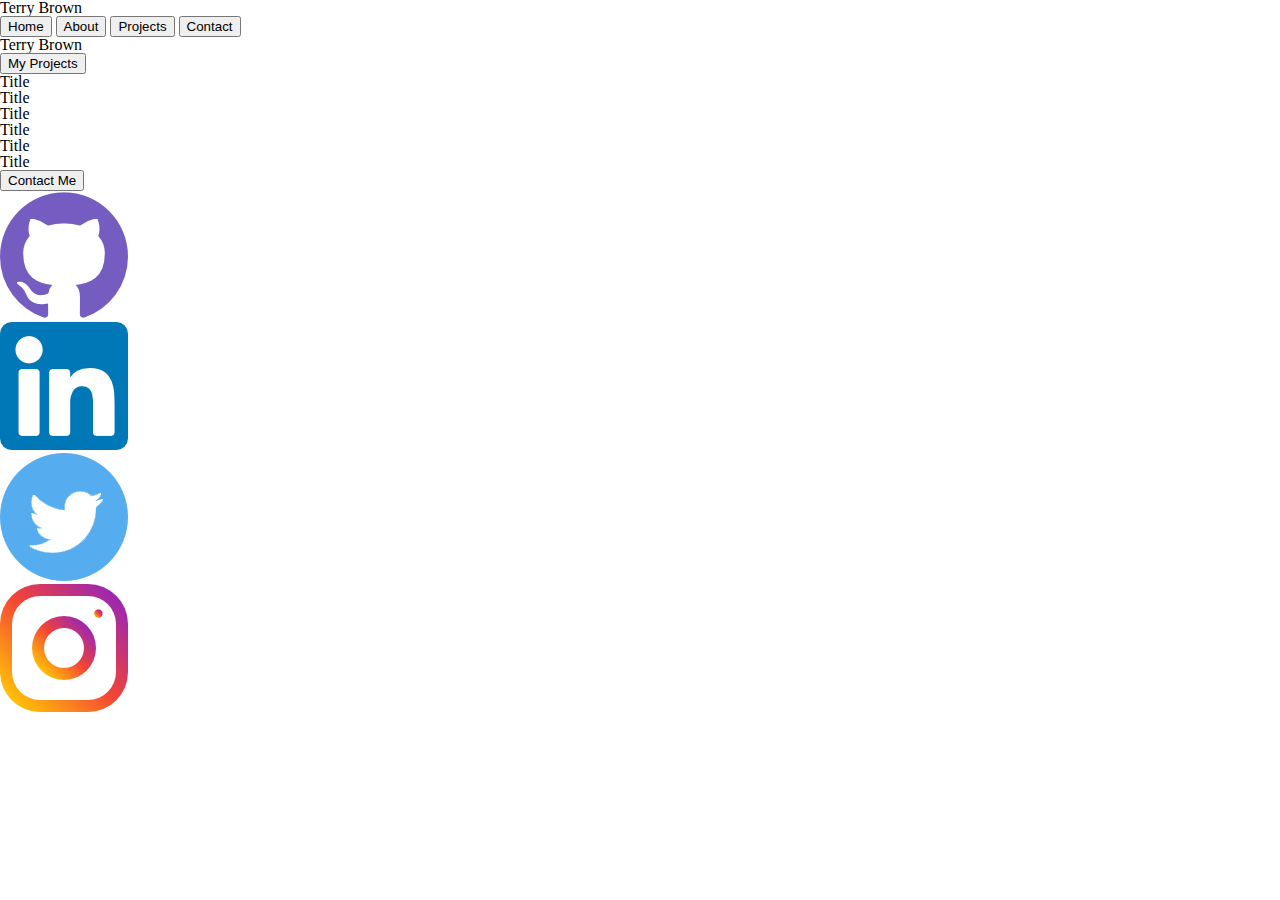
==== index.html @ ebe0d83d "Added my html framework, also added some social icons" ====
<!DOCTYPE html>
<html lang="en">
<head>
    <meta charset="UTF-8">
    <meta name="viewport" content="width=device-width, initial-scale=1.0">
    <link rel="stylesheet" href="style/index.css">
    <title>Terry Brown</title>
</head>
<body>
    <header>
        <h1>Terry Brown</h1>
        <nav>
            <button onclick="location.href='index.html'">Home</button>
            <button onclick="location.href='about.html'">About</button>
            <button onclick="location.href='projects.html'">Projects</button>
            <button onclick="location.href='contact.html'">Contact</button>
        </nav>
    </header>

    <section class="splash">
        <h2>Terry Brown</h2>
        <button onclick="location.href='projects.html'">My Projects</button>
    </section>

    <div class="featured">
        <section class="project">
            <div class="project-img"></div>
            <h2>Title</h2>
        </section>

        <section class="project">
            <div class="project-img"></div>
            <h2>Title</h2>
        </section>

        <section class="project">
            <div class="project-img"></div>
            <h2>Title</h2>
        </section>

        <section class="project">
            <div class="project-img"></div>
            <h2>Title</h2>
        </section>

        <section class="project">
            <div class="project-img"></div>
            <h2>Title</h2>
        </section>

        <section class="project">
            <div class="project-img"></div>
            <h2>Title</h2>
        </section>
    </div>

    <footer>
        <button onclick="location.href='contact.html'">Contact Me</button>

        <div class="socials">
            <ul>
                <li><a href="#"><img src="./images/socials/github.png" alt="Github"/></a></li>
                <li><a href="#"><img src="./images/socials/linkedin.png" alt="LinkedIn"/></a></li>
                <li><a href="#"><img src="./images/socials/twitter.png" alt="Twitter"/></a></li>
                <li><a href="#"><img src="./images/socials/instagram.png" alt="Instagram"/></a></li>
            </ul>
        </div>
    </footer>
    
</body>
</html>
---- style/index.css ----
html, body, div, span, applet, object, iframe,
h1, h2, h3, h4, h5, h6, p, blockquote, pre,
a, abbr, acronym, address, big, cite, code,
del, dfn, em, img, ins, kbd, q, s, samp,
small, strike, strong, sub, sup, tt, var,
b, u, i, center,
dl, dt, dd, ol, ul, li,
fieldset, form, label, legend,
table, caption, tbody, tfoot, thead, tr, th, td,
article, aside, canvas, details, embed,
figure, figcaption, footer, header, hgroup, 
menu, nav, output, ruby, section, summary,
time, mark, audio, video {
    margin: 0;
    padding: 0;
    border: 0;
    font-size: 100%;
    font: inherit;
    vertical-align: baseline;
}
/* HTML5 display-role reset for older browsers */
article, aside, details, figcaption, figure, 
footer, header, hgroup, menu, nav, section {
    display: block;
}
body {
    line-height: 1;
}
ol, ul {
    list-style: none;
}
blockquote, q {
    quotes: none;
}
blockquote:before, blockquote:after,
q:before, q:after {
    content: '';
    content: none;
}
table {
    border-collapse: collapse;
    border-spacing: 0;
}
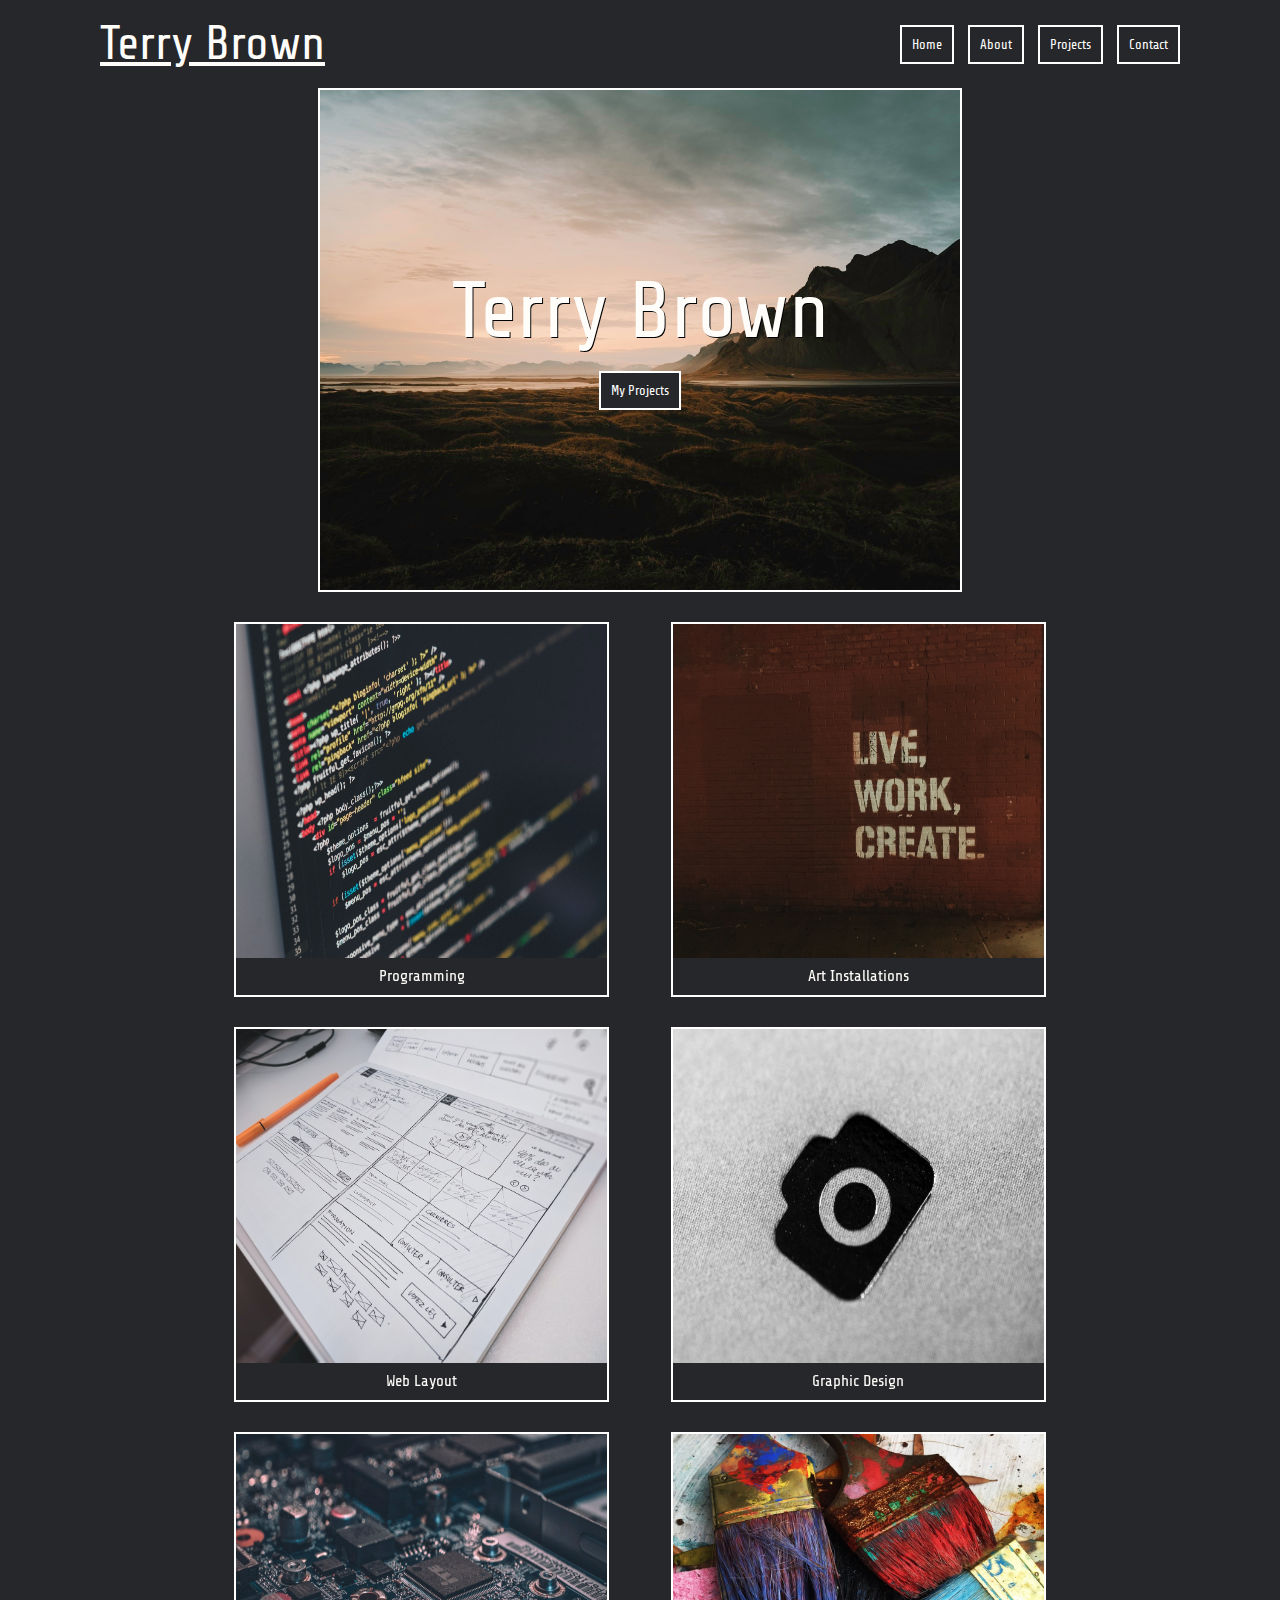
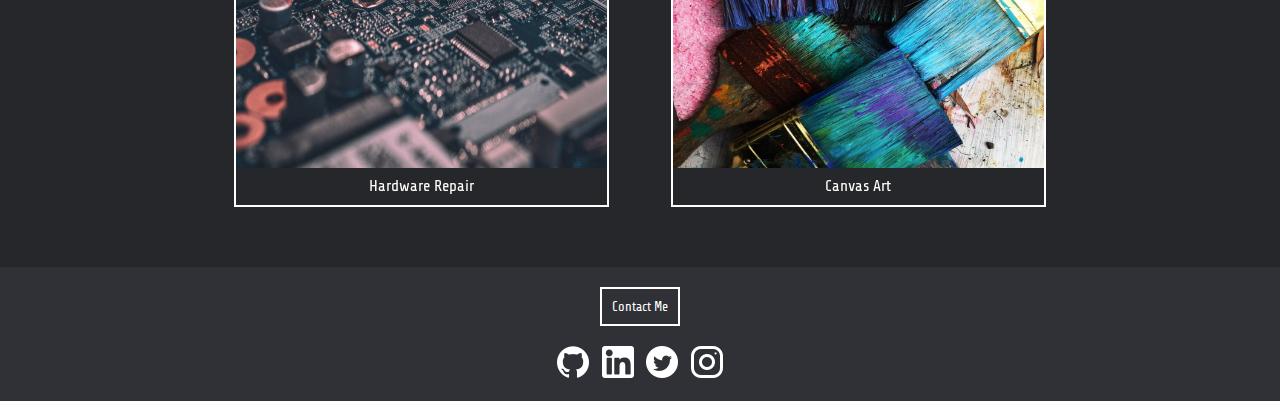
==== commit 8a39a1b1: "Finalized the CSS for index. added custom images" ====
--- a/index.html
+++ b/index.html
@@ -10,53 +10,54 @@
     <header>
         <h1>Terry Brown</h1>
         <nav>
-            <button onclick="location.href='index.html'">Home</button>
-            <button onclick="location.href='about.html'">About</button>
-            <button onclick="location.href='projects.html'">Projects</button>
-            <button onclick="location.href='contact.html'">Contact</button>
+            <button onclick="javascript:window.open('index.html', '_blank');">Home</button>
+            <button onclick="javascript:window.open('about.html', '_blank');">About</button>
+            <button onclick="javascript:window.open('projects.html', '_blank');">Projects</button>
+            <button onclick="javascript:window.open('contact.html', '_blank');">Contact</button>
         </nav>
     </header>
 
     <section class="splash">
         <h2>Terry Brown</h2>
-        <button onclick="location.href='projects.html'">My Projects</button>
+        <button onclick="javascript:window.open('projects.html', '_blank');">My Projects</button>
     </section>
 
     <div class="featured">
         <section class="project">
-            <div class="project-img"></div>
-            <h2>Title</h2>
+            <img src="images/projects/1.jfif">
+            <h2>Programming</h2>
         </section>
 
         <section class="project">
-            <div class="project-img"></div>
-            <h2>Title</h2>
+            <img src="images/projects/2.jfif">
+            <h2>Art Installations</h2>
         </section>
 
         <section class="project">
-            <div class="project-img"></div>
-            <h2>Title</h2>
+            <img src="images/projects/3.jfif">
+            <h2>Web Layout</h2>
         </section>
 
         <section class="project">
-            <div class="project-img"></div>
-            <h2>Title</h2>
+            <img src="images/projects/4.jfif">
+            <h2>Graphic Design</h2>
         </section>
 
         <section class="project">
-            <div class="project-img"></div>
-            <h2>Title</h2>
+            <img src="images/projects/5.jfif">
+            <h2>Hardware Repair</h2>
         </section>
 
         <section class="project">
-            <div class="project-img"></div>
-            <h2>Title</h2>
+            <img src="images/projects/6.jfif">
+            <h2>Canvas Art</h2>
         </section>
     </div>
 
     <footer>
-        <button onclick="location.href='contact.html'">Contact Me</button>
-
+        <div class="links">
+            <button onclick="javascript:window.open('contact.html', '_blank');">Contact Me</button>
+        </div>
         <div class="socials">
             <ul>
                 <li><a href="#"><img src="./images/socials/github.png" alt="Github"/></a></li>
--- a/style/index.css
+++ b/style/index.css
@@ -1,3 +1,11 @@
+/*
+Import Fonts
+*/
+@import url('https://fonts.googleapis.com/css2?family=Share+Tech&display=swap');
+
+/*
+CSS RESET
+*/
 html, body, div, span, applet, object, iframe,
 h1, h2, h3, h4, h5, h6, p, blockquote, pre,
 a, abbr, acronym, address, big, cite, code,
@@ -40,4 +48,186 @@
 table {
     border-collapse: collapse;
     border-spacing: 0;
-}+}
+/*
+Custom CSS
+*/
+*{
+    font-family: 'Share Tech', sans-serif;
+}
+body{
+    font-family: 'Share Tech', sans-serif;
+    color:#fffdf9;
+    background-color: #26272a;
+    box-sizing: border-box;
+}
+/*
+Header
+*/
+header{
+    display: flex;
+    justify-content: center;
+    align-items: center;
+    margin: 20px 100px 20px 100px
+}
+header nav{
+    margin-left:auto;
+}
+header h1{
+    font-size: 3rem;
+    text-decoration: underline;
+}
+button{    
+    background-color: #26272a;
+    border: 2px solid white;
+    padding: 10px;
+    color:white;
+}
+nav button{
+    margin-left:10px;
+}
+button:hover{
+    background-color: #615cc0;
+}
+/*
+Splash image
+*/
+section.splash{
+    display:flex;
+    flex-direction: column;
+    align-items: center;
+    justify-content: center;
+    text-align:center;
+    width: 50%;
+    height: 500px;
+    background:url(/images/projects/splash.jfif) 0 20%/cover no-repeat;
+    margin: auto;
+    border: 2px solid white;
+}
+section.splash h2{
+    font-size:5rem;
+    text-shadow: 1px 1px black;
+}
+section.splash button{
+    margin-top: 20px;
+}
+/*
+Main Content
+*/
+.featured{
+    margin:auto;
+    margin-top:30px;
+    margin-bottom:30px;
+    width:73%;
+    display:flex;
+    flex-wrap: wrap;
+    justify-content: space-evenly;
+    align-items: center;
+}
+/*
+Project Display
+*/
+.project{
+    display: flex;
+    justify-content:flex-start;
+    align-items:center;
+    flex-direction: column;
+    box-sizing: border-box;
+    width:375px;
+    height:375px;
+    border: 2px solid white;
+    margin-bottom:30px;
+    -webkit-filter: brightness(100%);
+    transition: .3s;
+    
+}
+.project img{
+    width:100%;
+    height:90%;
+
+}
+.project:hover{
+   background-color:#615cc0;
+}
+.project h2{
+    margin-top: 10px;
+}
+/*
+Footer
+*/
+footer{
+    background-color: #2f3136;
+    display:flex;
+    justify-content: center;
+    align-items:center;
+    flex-direction: column;
+}
+.links{
+    display: flex;
+    align-items: center;
+    justify-content: center;
+    margin-top:20px;
+}
+
+.socials{
+    margin-top:20px;
+    margin-bottom:20px;
+    width:15%;
+}
+/*
+Change width based on low resolution(Phone screen) to widen spacing on social icons
+*/
+@media screen and (max-width: 64em) {
+    .socials{
+        width:70%;
+    }
+}
+.socials ul{
+    display:flex;
+    justify-content: space-evenly;
+}
+.socials ul li{
+    filter: brightness(0) invert(1);
+}
+.socials ul li:hover{
+    filter: none;
+}
+.socials ul li img{
+    width:32px;
+    height:32px;
+}
+.links button{
+    background-color:#2f3136;
+}
+.links button:hover{
+    background-color: #615cc0;
+}
+
+
+
+
+
+
+
+
+
+
+
+
+
+
+
+
+
+
+
+
+
+
+
+
+
+
+
+
+
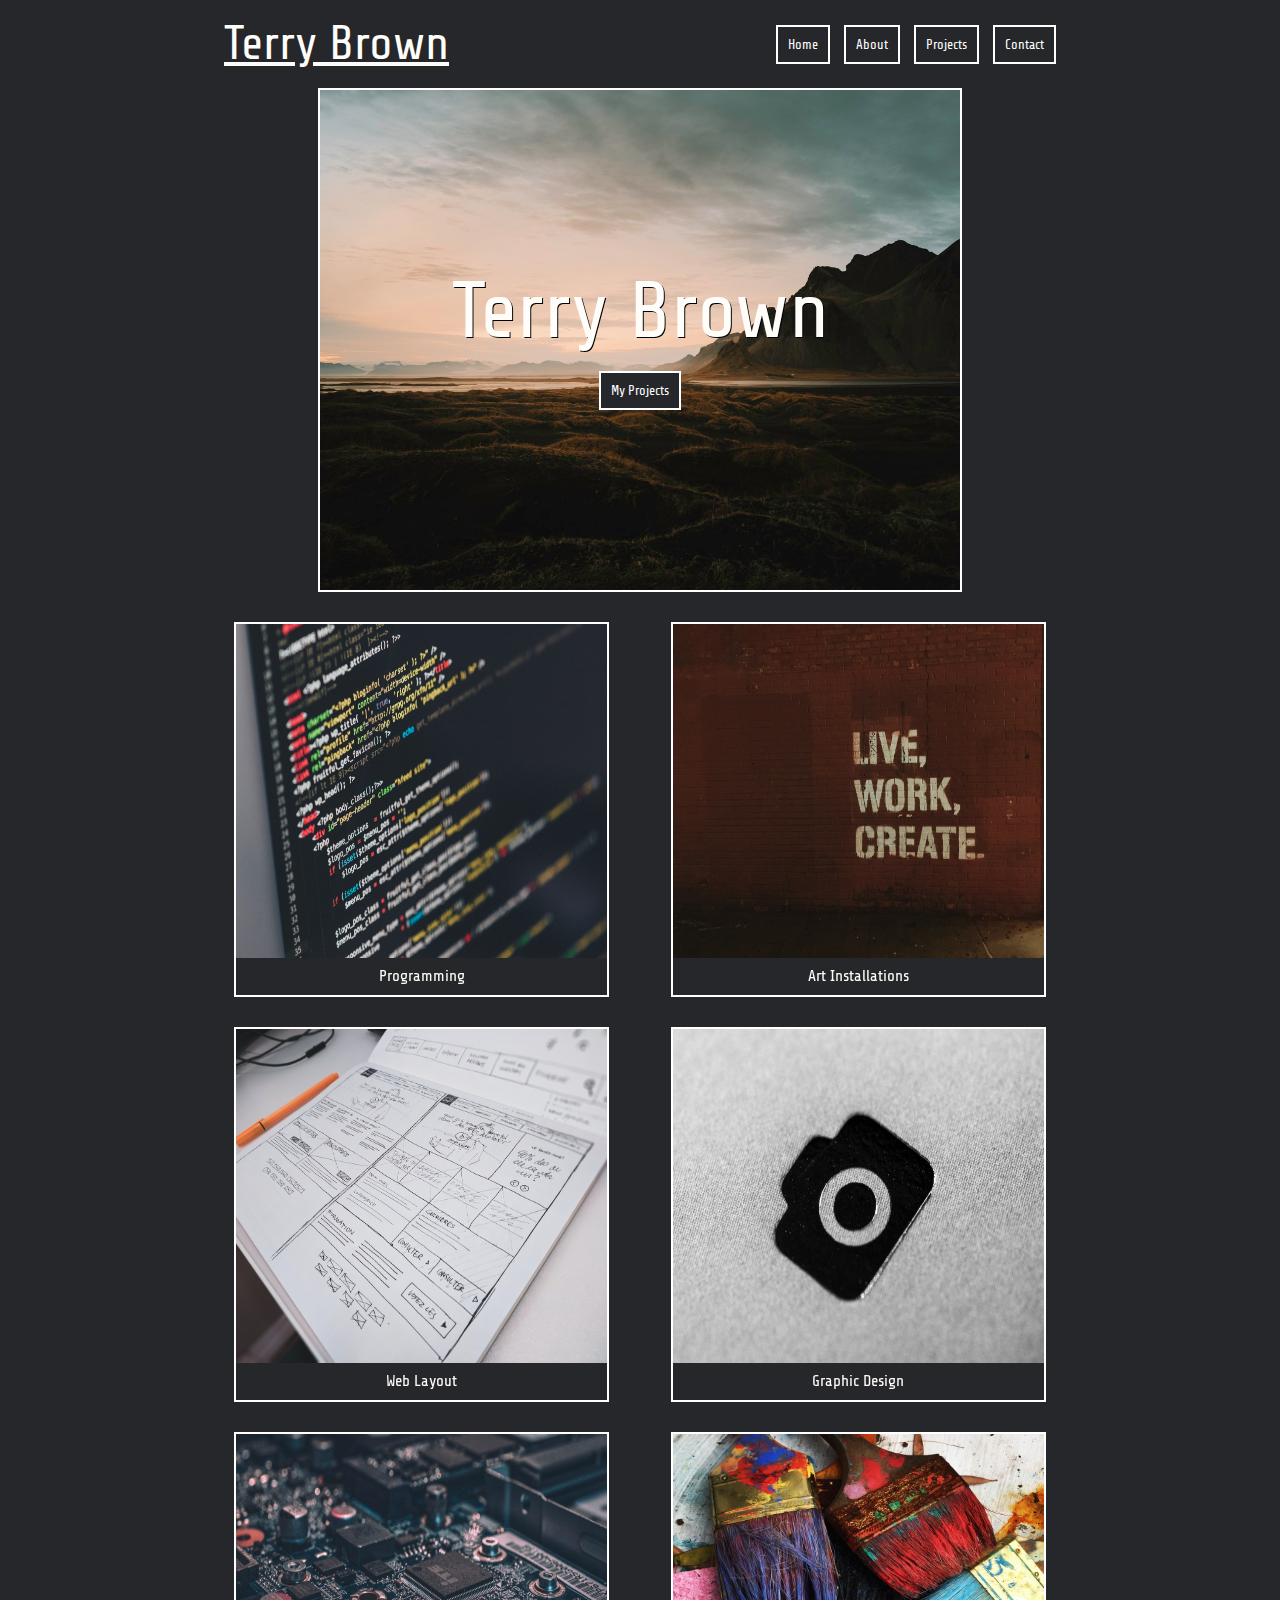
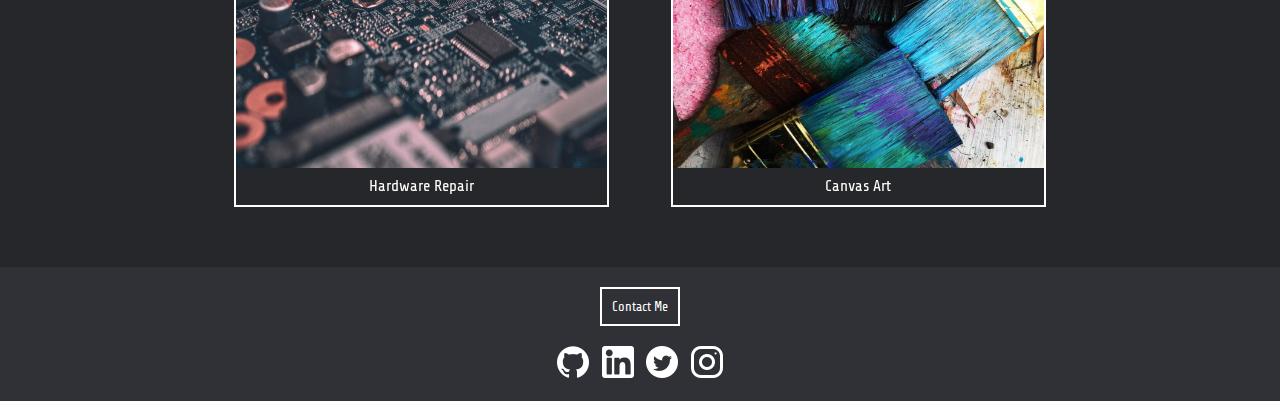
==== commit ae8f165d: "testing correct branch" ====
--- a/index.html
+++ b/index.html
@@ -4,22 +4,22 @@
     <meta charset="UTF-8">
     <meta name="viewport" content="width=device-width, initial-scale=1.0">
     <link rel="stylesheet" href="style/index.css">
-    <title>Terry Brown</title>
+    <title>Terry Brown Portfolio</title>
 </head>
 <body>
     <header>
         <h1>Terry Brown</h1>
         <nav>
-            <button onclick="javascript:window.open('index.html', '_blank');">Home</button>
-            <button onclick="javascript:window.open('about.html', '_blank');">About</button>
-            <button onclick="javascript:window.open('projects.html', '_blank');">Projects</button>
-            <button onclick="javascript:window.open('contact.html', '_blank');">Contact</button>
+            <button onclick="window.location.href='index.html'">Home</button>
+            <button onclick="window.location.href='about.html'">About</button>
+            <button onclick="window.location.href='projects.html'">Projects</button>
+            <button onclick="window.location.href='contact.html'">Contact</button>
         </nav>
     </header>
 
     <section class="splash">
         <h2>Terry Brown</h2>
-        <button onclick="javascript:window.open('projects.html', '_blank');">My Projects</button>
+        <button onclick="window.location.href='projects.html'">My Projects</button>
     </section>
 
     <div class="featured">
@@ -56,7 +56,7 @@
 
     <footer>
         <div class="links">
-            <button onclick="javascript:window.open('contact.html', '_blank');">Contact Me</button>
+            <button onclick="window.location.href='contact.html'">Contact Me</button>
         </div>
         <div class="socials">
             <ul>
--- a/style/index.css
+++ b/style/index.css
@@ -68,7 +68,11 @@
     display: flex;
     justify-content: center;
     align-items: center;
-    margin: 20px 100px 20px 100px
+    width:65%;
+    margin:auto;
+    margin-bottom:20px;
+    margin-top:20px;
+   /* margin: 20px 100px 20px 100px*/
 }
 header nav{
     margin-left:auto;
@@ -203,31 +207,61 @@
     background-color: #615cc0;
 }
 
-
-
-
-
-
-
-
-
-
-
-
-
-
-
-
-
-
-
-
-
-
-
-
-
-
-
-
-
+/*
+Contact Page
+*/
+.contactForm{
+    width:80%;
+    display:flex;
+    justify-content: center;
+    text-align:center;
+}
+#contactMe h3{
+    margin-bottom:10px;
+    font-size:24px;
+}
+#contactMe textarea {
+	height:250px;
+    width:600px;
+    resize:none;
+    background-color:#2f3136;
+    border:2px solid white;
+    font-size:18px;
+    color:white;
+    padding:5px;
+}
+#contactMe input{
+    width:400px;
+    height:30px;
+    margin-bottom:10px;
+    background-color:#2f3136;
+    border:2px solid white;
+    color:white;
+    font-size:18px;
+    padding:5px;
+}
+#contactMe .email{
+    color:#615cc0;
+}
+#contactMe button{
+    padding:20px;
+    font-size:20px;
+    margin-top:10px;
+}
+/*
+About Me CSS
+*/
+
+section.aboutMe{
+    width:60%;
+}
+section.aboutMe h2{
+    font-size:30px;
+    text-align:center;
+}
+section.aboutMe p{
+    margin-top:20px;
+}
+section.aboutMe button{
+    margin-top:20px;
+}